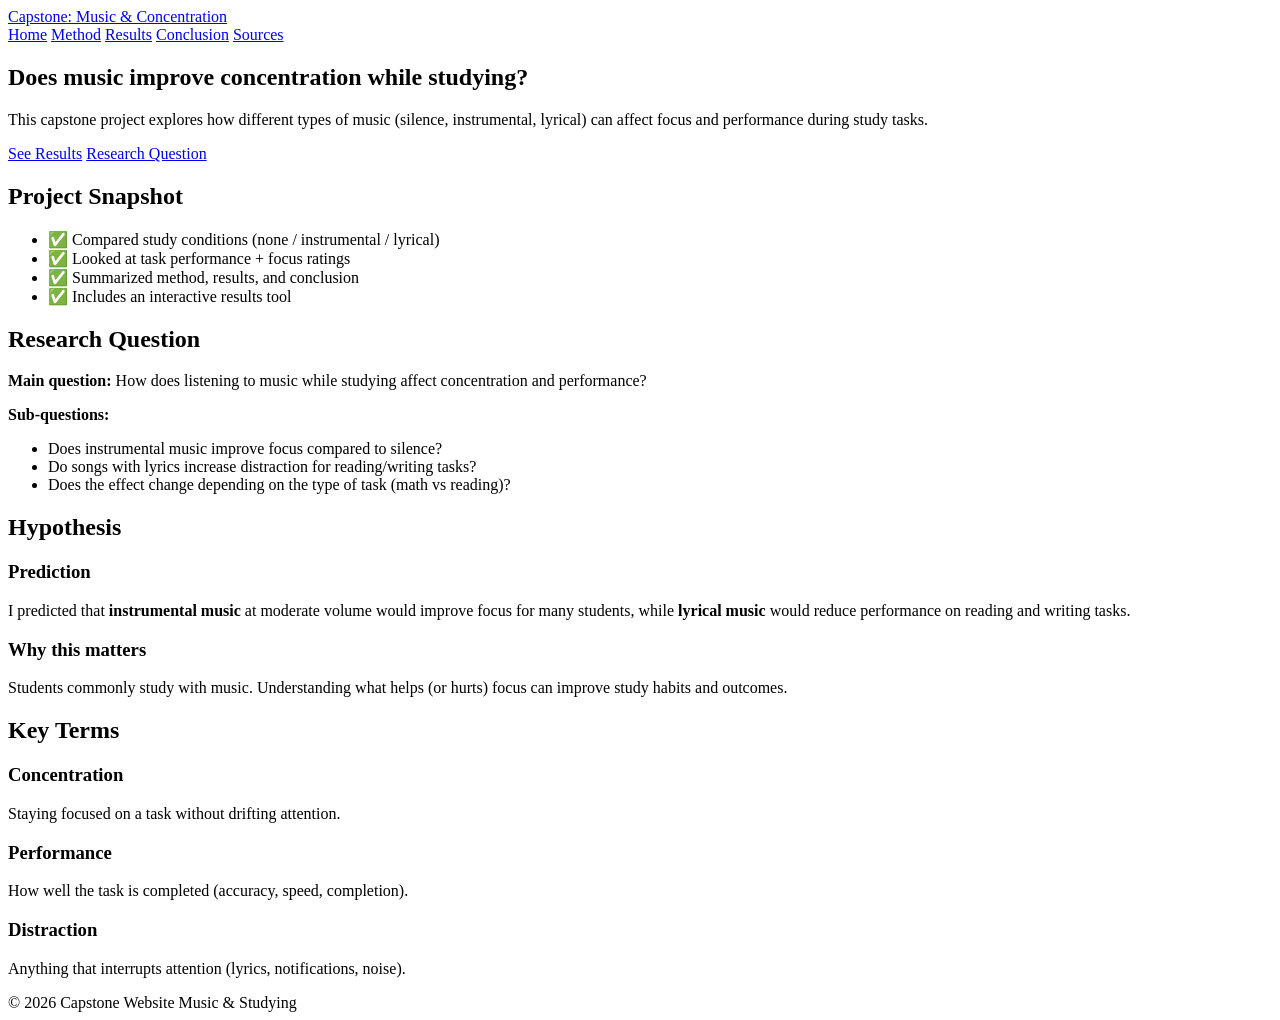
==== index.html @ 19342c7f "Add files via upload" ====
<!DOCTYPE html>
<html lang="en">
  <head>
    <meta charset="utf-8" />
    <meta name="viewport" content="width=device-width, initial-scale=1" />
    <title>Music & Studying — Capstone</title>
    <link rel="stylesheet" href="styles.css" />
  </head>
  <body>
    <header class="header">
      <div class="container nav">
        <a class="brand" href="index.html">Capstone: Music & Concentration</a>
        <nav>
          <a class="active" href="index.html">Home</a>
          <a href="method.html">Method</a>
          <a href="results.html">Results</a>
          <a href="conclusion.html">Conclusion</a>
          <a href="sources.html">Sources</a>
        </nav>
      </div>
    </header>

    <main>
      <section class="hero">
        <div class="container hero-grid">
          <div>
            <h1>Does music improve concentration while studying?</h1>
            <p class="lead">
              This capstone project explores how different types of music
              (silence, instrumental, lyrical) can affect focus and performance
              during study tasks.
            </p>
            <div class="btn-row">
              <a class="btn" href="results.html">See Results</a>
              <a class="btn btn-ghost" href="#question">Research Question</a>
            </div>
          </div>

          <div class="card">
            <h2>Project Snapshot</h2>
            <ul class="checklist">
              <li>
                ✅ Compared study conditions (none / instrumental / lyrical)
              </li>
              <li>✅ Looked at task performance + focus ratings</li>
              <li>✅ Summarized method, results, and conclusion</li>
              <li>✅ Includes an interactive results tool</li>
            </ul>
          </div>
        </div>
      </section>

      <section id="question" class="section">
        <div class="container">
          <h2>Research Question</h2>
          <div class="card">
            <p>
              <strong>Main question:</strong> How does listening to music while
              studying affect concentration and performance?
            </p>
            <p><strong>Sub-questions:</strong></p>
            <ul>
              <li>
                Does instrumental music improve focus compared to silence?
              </li>
              <li>
                Do songs with lyrics increase distraction for reading/writing
                tasks?
              </li>
              <li>
                Does the effect change depending on the type of task (math vs
                reading)?
              </li>
            </ul>
          </div>
        </div>
      </section>

      <section class="section alt">
        <div class="container">
          <h2>Hypothesis</h2>
          <div class="grid2">
            <div class="card">
              <h3>Prediction</h3>
              <p>
                I predicted that <strong>instrumental music</strong> at moderate
                volume would improve focus for many students, while
                <strong>lyrical music</strong> would reduce performance on
                reading and writing tasks.
              </p>
            </div>
            <div class="card">
              <h3>Why this matters</h3>
              <p>
                Students commonly study with music. Understanding what helps (or
                hurts) focus can improve study habits and outcomes.
              </p>
            </div>
          </div>
        </div>
      </section>

      <section class="section">
        <div class="container">
          <h2>Key Terms</h2>
          <div class="grid3">
            <div class="card">
              <h3>Concentration</h3>
              <p>Staying focused on a task without drifting attention.</p>
            </div>
            <div class="card">
              <h3>Performance</h3>
              <p>
                How well the task is completed (accuracy, speed, completion).
              </p>
            </div>
            <div class="card">
              <h3>Distraction</h3>
              <p>
                Anything that interrupts attention (lyrics, notifications,
                noise).
              </p>
            </div>
          </div>
        </div>
      </section>
    </main>

    <footer class="footer">
      <div class="container footer-row">
        <span>© <span id="year"></span> Capstone Website</span>
        <span class="muted">Music & Studying</span>
      </div>
    </footer>

    <script src="script.js"></script>
  </body>
</html>
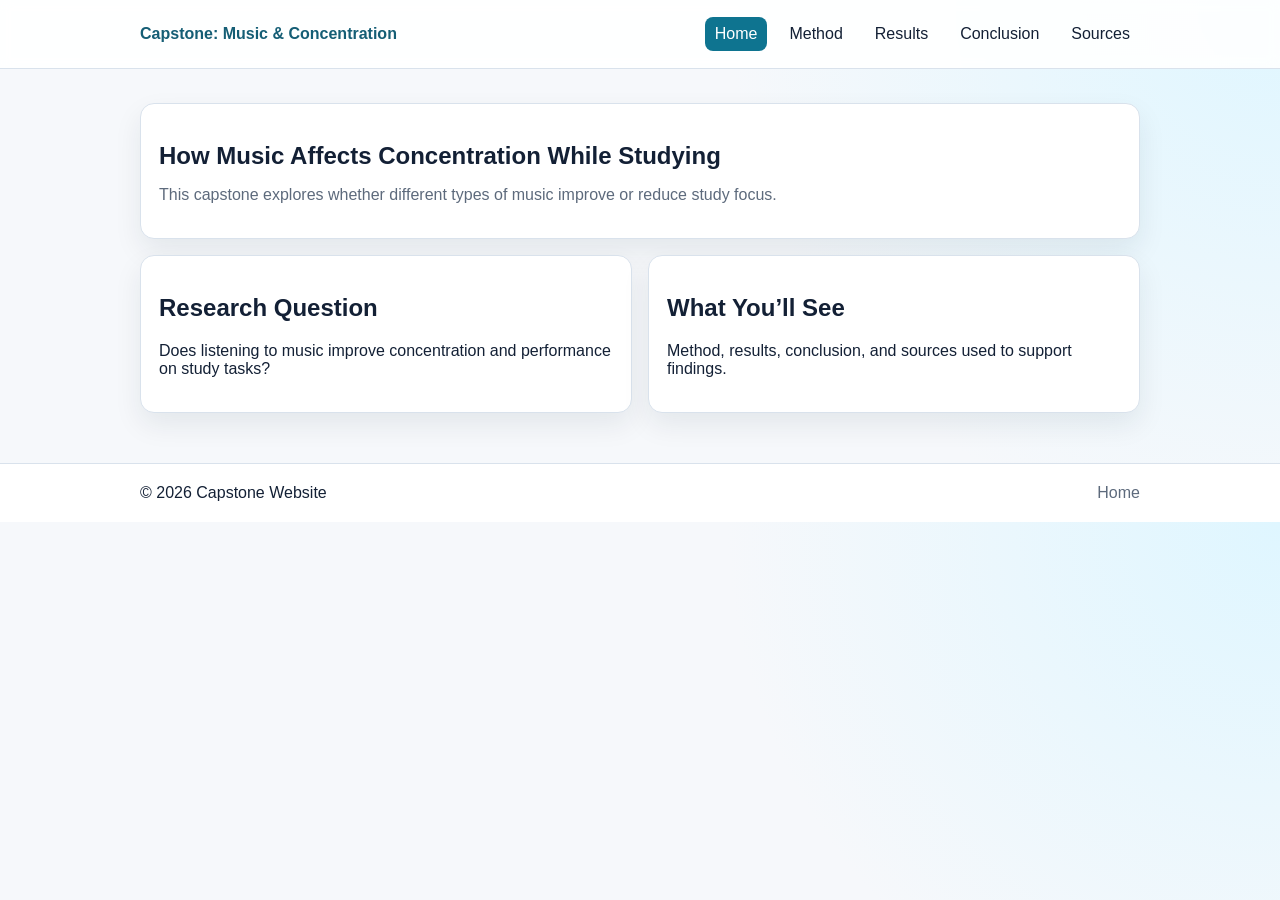
==== commit d40b20f3: "Refactor index.html for better structure and SEO Updated the HTML structure and added a meta descrip" ====
--- a/index.html
+++ b/index.html
@@ -3,15 +3,77 @@
   <head>
     <meta charset="utf-8" />
     <meta name="viewport" content="width=device-width, initial-scale=1" />
-    <title>Music & Studying — Capstone</title>
-    <link rel="stylesheet" href="styles.css" />
+    <meta
+      name="description"
+      content="Capstone project homepage on how music affects concentration while studying."
+    />
+    <title>Home | Music & Studying</title>
+    <style>
+      :root {
+        --bg: #f6f8fb;
+        --surface: #ffffff;
+        --text: #132035;
+        --muted: #5d6a7c;
+        --primary: #0e7490;
+        --primary-strong: #155e75;
+        --border: #d9e2ec;
+        --shadow: 0 12px 28px rgba(19, 32, 53, 0.08);
+      }
+      * { box-sizing: border-box; }
+      html, body {
+        margin: 0; padding: 0;
+        font-family: "Segoe UI", Tahoma, Geneva, Verdana, sans-serif;
+        color: var(--text);
+        background: radial-gradient(circle at top right, #dff6ff 0%, var(--bg) 40%);
+      }
+      .container { width: min(1000px, 92%); margin: 0 auto; }
+      .skip-link { position: absolute; left: -9999px; top: auto; }
+      .skip-link:focus {
+        left: 12px; top: 12px; background: #fff; color: #000;
+        padding: 8px 10px; border-radius: 8px; border: 2px solid #000; z-index: 1000;
+      }
+      .header {
+        position: sticky; top: 0; z-index: 10;
+        background: rgba(255, 255, 255, 0.9); backdrop-filter: blur(6px);
+        border-bottom: 1px solid var(--border);
+      }
+      .nav {
+        min-height: 68px; display: flex; align-items: center; justify-content: space-between;
+        gap: 16px; flex-wrap: wrap; padding: 10px 0;
+      }
+      .brand { font-weight: 700; color: var(--primary-strong); text-decoration: none; }
+      nav { display: flex; gap: 12px; flex-wrap: wrap; }
+      nav a {
+        text-decoration: none; color: var(--text); padding: 8px 10px; border-radius: 8px;
+      }
+      nav a:hover { background: #e9f7fb; }
+      nav a.active { background: var(--primary); color: #fff; }
+      .section { padding: 34px 0 30px; }
+      .muted { color: var(--muted); }
+      .grid2 { display: grid; grid-template-columns: 1fr 1fr; gap: 16px; }
+      .card {
+        background: var(--surface); border: 1px solid var(--border); border-radius: 14px;
+        padding: 18px; box-shadow: var(--shadow);
+      }
+      .hero h1 { margin-bottom: 8px; }
+      .footer { border-top: 1px solid var(--border); background: #fff; margin-top: 20px; }
+      .footer-row {
+        min-height: 58px; display: flex; align-items: center; justify-content: space-between; gap: 12px;
+      }
+      @media (max-width: 760px) {
+        .grid2 { grid-template-columns: 1fr; }
+        .footer-row { flex-direction: column; justify-content: center; padding: 10px 0; }
+      }
+    </style>
   </head>
   <body>
+    <a href="#main-content" class="skip-link">Skip to main content</a>
+
     <header class="header">
       <div class="container nav">
         <a class="brand" href="index.html">Capstone: Music & Concentration</a>
-        <nav>
-          <a class="active" href="index.html">Home</a>
+        <nav aria-label="Main navigation">
+          <a class="active" href="index.html" aria-current="page">Home</a>
           <a href="method.html">Method</a>
           <a href="results.html">Results</a>
           <a href="conclusion.html">Conclusion</a>
@@ -20,119 +82,42 @@
       </div>
     </header>
 
-    <main>
-      <section class="hero">
-        <div class="container hero-grid">
-          <div>
-            <h1>Does music improve concentration while studying?</h1>
-            <p class="lead">
-              This capstone project explores how different types of music
-              (silence, instrumental, lyrical) can affect focus and performance
-              during study tasks.
+    <main id="main-content" class="section">
+      <div class="container">
+        <section class="hero card">
+          <h1>How Music Affects Concentration While Studying</h1>
+          <p class="muted">
+            This capstone explores whether different types of music improve or reduce study focus.
+          </p>
+        </section>
+
+        <section class="grid2" style="margin-top: 16px" aria-label="Overview">
+          <article class="card">
+            <h2>Research Question</h2>
+            <p>
+              Does listening to music improve concentration and performance on study tasks?
             </p>
-            <div class="btn-row">
-              <a class="btn" href="results.html">See Results</a>
-              <a class="btn btn-ghost" href="#question">Research Question</a>
-            </div>
-          </div>
-
-          <div class="card">
-            <h2>Project Snapshot</h2>
-            <ul class="checklist">
-              <li>
-                ✅ Compared study conditions (none / instrumental / lyrical)
-              </li>
-              <li>✅ Looked at task performance + focus ratings</li>
-              <li>✅ Summarized method, results, and conclusion</li>
-              <li>✅ Includes an interactive results tool</li>
-            </ul>
-          </div>
-        </div>
-      </section>
-
-      <section id="question" class="section">
-        <div class="container">
-          <h2>Research Question</h2>
-          <div class="card">
+          </article>
+          <article class="card">
+            <h2>What You’ll See</h2>
             <p>
-              <strong>Main question:</strong> How does listening to music while
-              studying affect concentration and performance?
+              Method, results, conclusion, and sources used to support findings.
             </p>
-            <p><strong>Sub-questions:</strong></p>
-            <ul>
-              <li>
-                Does instrumental music improve focus compared to silence?
-              </li>
-              <li>
-                Do songs with lyrics increase distraction for reading/writing
-                tasks?
-              </li>
-              <li>
-                Does the effect change depending on the type of task (math vs
-                reading)?
-              </li>
-            </ul>
-          </div>
-        </div>
-      </section>
-
-      <section class="section alt">
-        <div class="container">
-          <h2>Hypothesis</h2>
-          <div class="grid2">
-            <div class="card">
-              <h3>Prediction</h3>
-              <p>
-                I predicted that <strong>instrumental music</strong> at moderate
-                volume would improve focus for many students, while
-                <strong>lyrical music</strong> would reduce performance on
-                reading and writing tasks.
-              </p>
-            </div>
-            <div class="card">
-              <h3>Why this matters</h3>
-              <p>
-                Students commonly study with music. Understanding what helps (or
-                hurts) focus can improve study habits and outcomes.
-              </p>
-            </div>
-          </div>
-        </div>
-      </section>
-
-      <section class="section">
-        <div class="container">
-          <h2>Key Terms</h2>
-          <div class="grid3">
-            <div class="card">
-              <h3>Concentration</h3>
-              <p>Staying focused on a task without drifting attention.</p>
-            </div>
-            <div class="card">
-              <h3>Performance</h3>
-              <p>
-                How well the task is completed (accuracy, speed, completion).
-              </p>
-            </div>
-            <div class="card">
-              <h3>Distraction</h3>
-              <p>
-                Anything that interrupts attention (lyrics, notifications,
-                noise).
-              </p>
-            </div>
-          </div>
-        </div>
-      </section>
+          </article>
+        </section>
+      </div>
     </main>
 
     <footer class="footer">
       <div class="container footer-row">
-        <span>© <span id="year"></span> Capstone Website</span>
-        <span class="muted">Music & Studying</span>
+        <span>&copy; <span id="year"></span> Capstone Website</span>
+        <span class="muted">Home</span>
       </div>
     </footer>
 
-    <script src="script.js"></script>
+    <script>
+      document.getElementById("year").textContent = new Date().getFullYear();
+    </script>
   </body>
 </html>
+
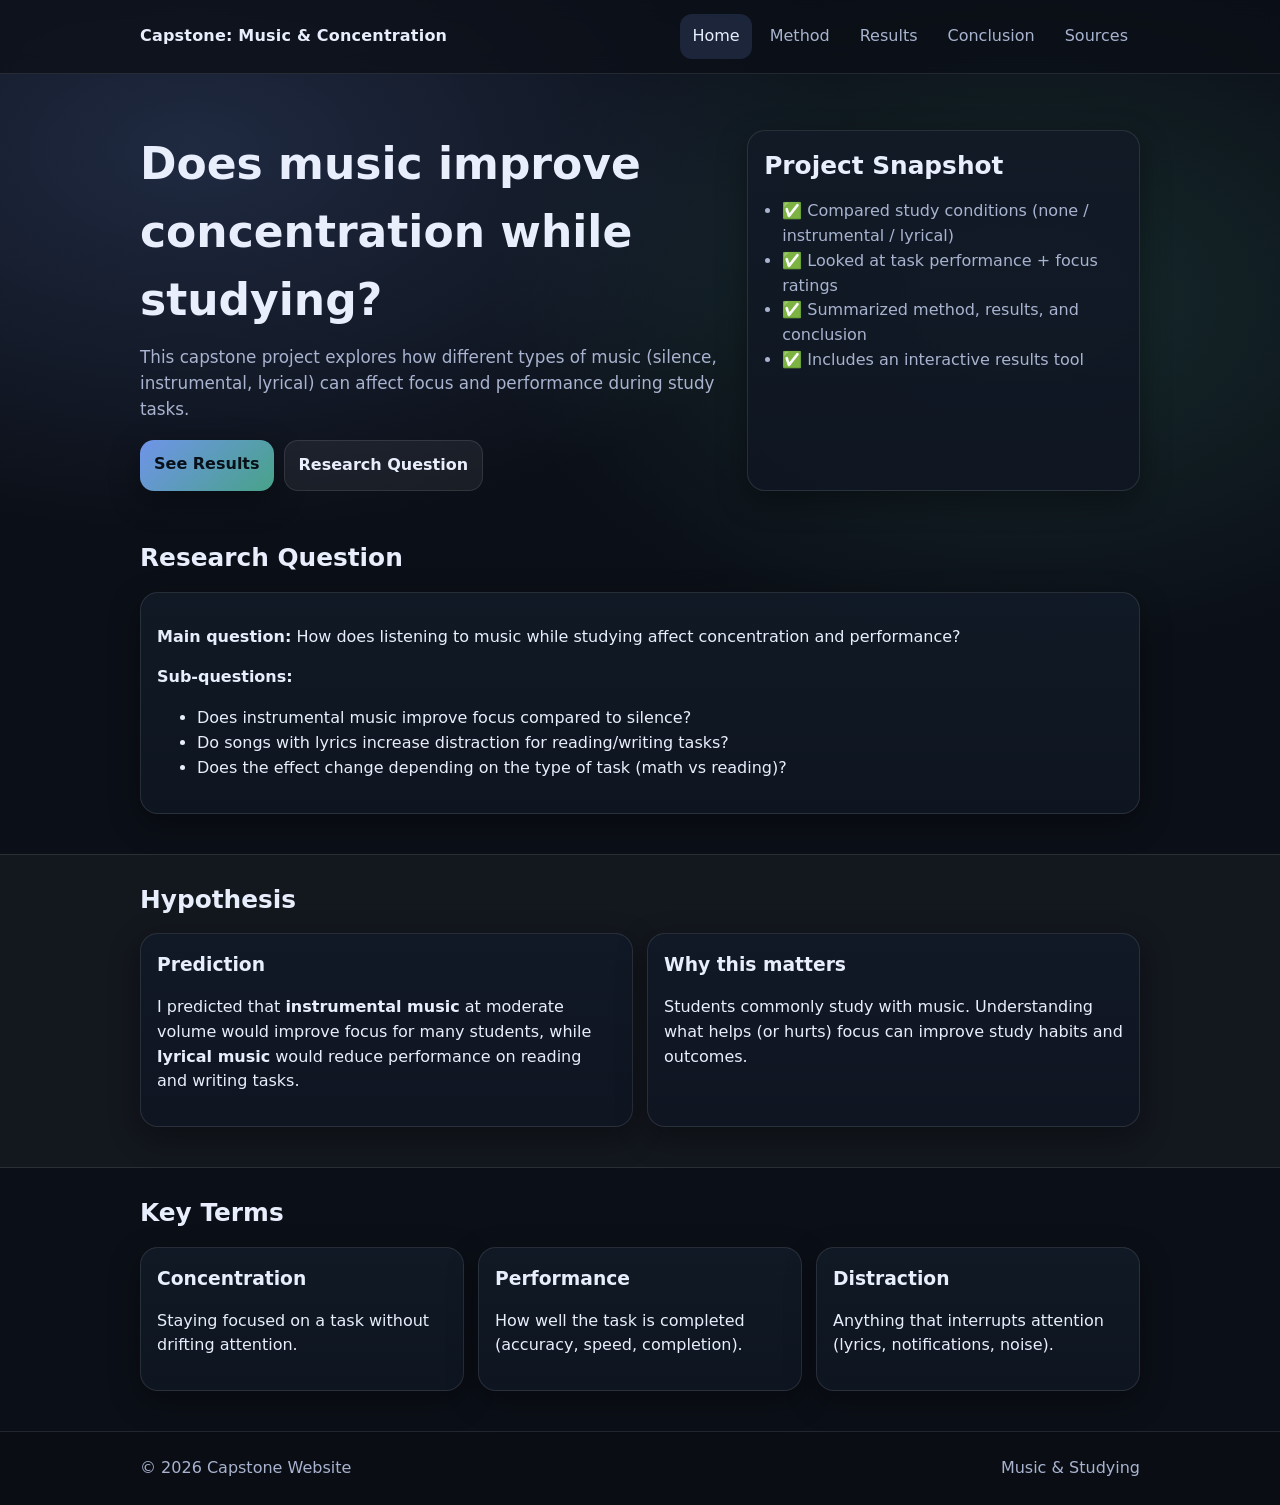
==== commit b38d428f: "Revise index.html for improved layout and content Updated the structure and content of the homepage," ====
--- a/index.html
+++ b/index.html
@@ -3,77 +3,15 @@
   <head>
     <meta charset="utf-8" />
     <meta name="viewport" content="width=device-width, initial-scale=1" />
-    <meta
-      name="description"
-      content="Capstone project homepage on how music affects concentration while studying."
-    />
-    <title>Home | Music & Studying</title>
-    <style>
-      :root {
-        --bg: #f6f8fb;
-        --surface: #ffffff;
-        --text: #132035;
-        --muted: #5d6a7c;
-        --primary: #0e7490;
-        --primary-strong: #155e75;
-        --border: #d9e2ec;
-        --shadow: 0 12px 28px rgba(19, 32, 53, 0.08);
-      }
-      * { box-sizing: border-box; }
-      html, body {
-        margin: 0; padding: 0;
-        font-family: "Segoe UI", Tahoma, Geneva, Verdana, sans-serif;
-        color: var(--text);
-        background: radial-gradient(circle at top right, #dff6ff 0%, var(--bg) 40%);
-      }
-      .container { width: min(1000px, 92%); margin: 0 auto; }
-      .skip-link { position: absolute; left: -9999px; top: auto; }
-      .skip-link:focus {
-        left: 12px; top: 12px; background: #fff; color: #000;
-        padding: 8px 10px; border-radius: 8px; border: 2px solid #000; z-index: 1000;
-      }
-      .header {
-        position: sticky; top: 0; z-index: 10;
-        background: rgba(255, 255, 255, 0.9); backdrop-filter: blur(6px);
-        border-bottom: 1px solid var(--border);
-      }
-      .nav {
-        min-height: 68px; display: flex; align-items: center; justify-content: space-between;
-        gap: 16px; flex-wrap: wrap; padding: 10px 0;
-      }
-      .brand { font-weight: 700; color: var(--primary-strong); text-decoration: none; }
-      nav { display: flex; gap: 12px; flex-wrap: wrap; }
-      nav a {
-        text-decoration: none; color: var(--text); padding: 8px 10px; border-radius: 8px;
-      }
-      nav a:hover { background: #e9f7fb; }
-      nav a.active { background: var(--primary); color: #fff; }
-      .section { padding: 34px 0 30px; }
-      .muted { color: var(--muted); }
-      .grid2 { display: grid; grid-template-columns: 1fr 1fr; gap: 16px; }
-      .card {
-        background: var(--surface); border: 1px solid var(--border); border-radius: 14px;
-        padding: 18px; box-shadow: var(--shadow);
-      }
-      .hero h1 { margin-bottom: 8px; }
-      .footer { border-top: 1px solid var(--border); background: #fff; margin-top: 20px; }
-      .footer-row {
-        min-height: 58px; display: flex; align-items: center; justify-content: space-between; gap: 12px;
-      }
-      @media (max-width: 760px) {
-        .grid2 { grid-template-columns: 1fr; }
-        .footer-row { flex-direction: column; justify-content: center; padding: 10px 0; }
-      }
-    </style>
+    <title>Music & Studying — Capstone</title>
+    <link rel="stylesheet" href="styles.css" />
   </head>
   <body>
-    <a href="#main-content" class="skip-link">Skip to main content</a>
-
     <header class="header">
       <div class="container nav">
         <a class="brand" href="index.html">Capstone: Music & Concentration</a>
-        <nav aria-label="Main navigation">
-          <a class="active" href="index.html" aria-current="page">Home</a>
+        <nav>
+          <a class="active" href="index.html">Home</a>
           <a href="method.html">Method</a>
           <a href="results.html">Results</a>
           <a href="conclusion.html">Conclusion</a>
@@ -82,42 +20,119 @@
       </div>
     </header>
 
-    <main id="main-content" class="section">
-      <div class="container">
-        <section class="hero card">
-          <h1>How Music Affects Concentration While Studying</h1>
-          <p class="muted">
-            This capstone explores whether different types of music improve or reduce study focus.
-          </p>
-        </section>
+    <main>
+      <section class="hero">
+        <div class="container hero-grid">
+          <div>
+            <h1>Does music improve concentration while studying?</h1>
+            <p class="lead">
+              This capstone project explores how different types of music
+              (silence, instrumental, lyrical) can affect focus and performance
+              during study tasks.
+            </p>
+            <div class="btn-row">
+              <a class="btn" href="results.html">See Results</a>
+              <a class="btn btn-ghost" href="#question">Research Question</a>
+            </div>
+          </div>
 
-        <section class="grid2" style="margin-top: 16px" aria-label="Overview">
-          <article class="card">
-            <h2>Research Question</h2>
+          <div class="card">
+            <h2>Project Snapshot</h2>
+            <ul class="checklist">
+              <li>
+                ✅ Compared study conditions (none / instrumental / lyrical)
+              </li>
+              <li>✅ Looked at task performance + focus ratings</li>
+              <li>✅ Summarized method, results, and conclusion</li>
+              <li>✅ Includes an interactive results tool</li>
+            </ul>
+          </div>
+        </div>
+      </section>
+
+      <section id="question" class="section">
+        <div class="container">
+          <h2>Research Question</h2>
+          <div class="card">
             <p>
-              Does listening to music improve concentration and performance on study tasks?
+              <strong>Main question:</strong> How does listening to music while
+              studying affect concentration and performance?
             </p>
-          </article>
-          <article class="card">
-            <h2>What You’ll See</h2>
-            <p>
-              Method, results, conclusion, and sources used to support findings.
-            </p>
-          </article>
-        </section>
-      </div>
+            <p><strong>Sub-questions:</strong></p>
+            <ul>
+              <li>
+                Does instrumental music improve focus compared to silence?
+              </li>
+              <li>
+                Do songs with lyrics increase distraction for reading/writing
+                tasks?
+              </li>
+              <li>
+                Does the effect change depending on the type of task (math vs
+                reading)?
+              </li>
+            </ul>
+          </div>
+        </div>
+      </section>
+
+      <section class="section alt">
+        <div class="container">
+          <h2>Hypothesis</h2>
+          <div class="grid2">
+            <div class="card">
+              <h3>Prediction</h3>
+              <p>
+                I predicted that <strong>instrumental music</strong> at moderate
+                volume would improve focus for many students, while
+                <strong>lyrical music</strong> would reduce performance on
+                reading and writing tasks.
+              </p>
+            </div>
+            <div class="card">
+              <h3>Why this matters</h3>
+              <p>
+                Students commonly study with music. Understanding what helps (or
+                hurts) focus can improve study habits and outcomes.
+              </p>
+            </div>
+          </div>
+        </div>
+      </section>
+
+      <section class="section">
+        <div class="container">
+          <h2>Key Terms</h2>
+          <div class="grid3">
+            <div class="card">
+              <h3>Concentration</h3>
+              <p>Staying focused on a task without drifting attention.</p>
+            </div>
+            <div class="card">
+              <h3>Performance</h3>
+              <p>
+                How well the task is completed (accuracy, speed, completion).
+              </p>
+            </div>
+            <div class="card">
+              <h3>Distraction</h3>
+              <p>
+                Anything that interrupts attention (lyrics, notifications,
+                noise).
+              </p>
+            </div>
+          </div>
+        </div>
+      </section>
     </main>
 
     <footer class="footer">
       <div class="container footer-row">
-        <span>&copy; <span id="year"></span> Capstone Website</span>
-        <span class="muted">Home</span>
+        <span>© <span id="year"></span> Capstone Website</span>
+        <span class="muted">Music & Studying</span>
       </div>
     </footer>
 
-    <script>
-      document.getElementById("year").textContent = new Date().getFullYear();
-    </script>
+    <script src="script.js"></script>
   </body>
 </html>
-
--- a/styles.css
+++ b/styles.css
@@ -0,0 +1,138 @@
+:root{
+  --bg:#0b0f17;
+  --panel:#121a27;
+  --panel2:#0f1622;
+  --text:#e8eefc;
+  --muted:#a8b3cf;
+  --line: rgba(255,255,255,.10);
+  --shadow: 0 10px 30px rgba(0,0,0,.35);
+  --radius: 18px;
+  --max: 1040px;
+  --pad: 20px;
+}
+
+*{box-sizing:border-box}
+html,body{margin:0;padding:0}
+body{
+  font-family: system-ui, -apple-system, Segoe UI, Roboto, Arial, sans-serif;
+  background:
+    radial-gradient(1200px 700px at 15% 10%, rgba(122,162,255,.18), transparent 55%),
+    radial-gradient(900px 600px at 80% 20%, rgba(102,240,194,.12), transparent 60%),
+    var(--bg);
+  color: var(--text);
+  line-height:1.55;
+}
+
+a{color:inherit;text-decoration:none}
+.container{max-width:var(--max); margin:0 auto; padding: 0 var(--pad);}
+
+.header{
+  position:sticky; top:0; z-index:10;
+  background: rgba(11,15,23,.75);
+  backdrop-filter: blur(10px);
+  border-bottom:1px solid var(--line);
+}
+.nav{
+  display:flex; align-items:center; justify-content:space-between;
+  padding: 14px var(--pad);
+  gap: 14px;
+}
+.brand{font-weight:800; letter-spacing:.2px}
+nav{display:flex; gap:6px; flex-wrap:wrap}
+nav a{
+  padding:10px 12px;
+  border-radius: 12px;
+  color: var(--muted);
+}
+nav a:hover{background: rgba(255,255,255,.06); color:var(--text)}
+nav a.active{background: rgba(122,162,255,.15); color:var(--text)}
+
+.hero{padding: 56px 0 22px}
+.hero-grid{
+  display:grid; gap:18px;
+  grid-template-columns: 1.2fr .8fr;
+  align-items:stretch;
+}
+h1{font-size: clamp(30px, 4vw, 44px); margin:0 0 10px}
+.lead{color: var(--muted); font-size: 1.05rem; margin:0 0 18px}
+.btn-row{display:flex; gap:10px; flex-wrap:wrap}
+
+.btn{
+  display:inline-block;
+  padding: 12px 14px;
+  border-radius: 14px;
+  background: linear-gradient(135deg, rgba(122,162,255,.9), rgba(102,240,194,.65));
+  color:#08101a;
+  font-weight:800;
+  box-shadow: var(--shadow);
+}
+.btn:hover{transform: translateY(-1px)}
+.btn-ghost{
+  background: rgba(255,255,255,.06);
+  color: var(--text);
+  border:1px solid var(--line);
+  box-shadow:none;
+}
+
+.section{padding: 26px 0 40px}
+.section.alt{
+  background: rgba(255,255,255,.03);
+  border-top:1px solid var(--line);
+  border-bottom:1px solid var(--line);
+}
+h2{margin:0 0 14px; font-size: 1.55rem}
+h3{margin:0 0 8px}
+
+.card{
+  background: linear-gradient(180deg, rgba(18,26,39,.92), rgba(15,22,34,.92));
+  border:1px solid var(--line);
+  border-radius: var(--radius);
+  padding: 16px;
+  box-shadow: var(--shadow);
+}
+.muted{color: var(--muted)}
+.checklist{margin:10px 0 0; padding-left: 18px; color: var(--muted)}
+
+.grid2{display:grid; gap:14px; grid-template-columns: repeat(2, 1fr);}
+.grid3{display:grid; gap:14px; grid-template-columns: repeat(3, 1fr);}
+
+.footer{
+  padding: 24px 0;
+  border-top:1px solid var(--line);
+  background: rgba(0,0,0,.12);
+}
+.footer-row{
+  display:flex; justify-content:space-between; gap:12px; flex-wrap:wrap;
+  color: var(--muted);
+}
+
+/* Results Tool */
+.tool{display:grid; gap:14px; grid-template-columns: 1fr 1fr; align-items:start;}
+label{display:block; margin:10px 0 6px; color: var(--muted)}
+input[type="range"]{width:100%}
+select{
+  width:100%;
+  padding: 10px 12px;
+  border-radius: 14px;
+  border:1px solid var(--line);
+  background: rgba(255,255,255,.06);
+  color: var(--text);
+}
+.badge{
+  display:inline-block;
+  padding: 6px 10px;
+  border-radius: 999px;
+  border:1px solid var(--line);
+  background: rgba(255,255,255,.05);
+  color: var(--text);
+  font-weight:700;
+  margin-right:6px;
+}
+.small-note{font-size:.95rem; color: var(--muted)}
+
+@media (max-width: 900px){
+  .hero-grid{grid-template-columns: 1fr}
+  .grid3{grid-template-columns: 1fr}
+  .grid2{grid-template-columns: 1fr}
+  .tool{grid-template-columns: 1fr}
+}
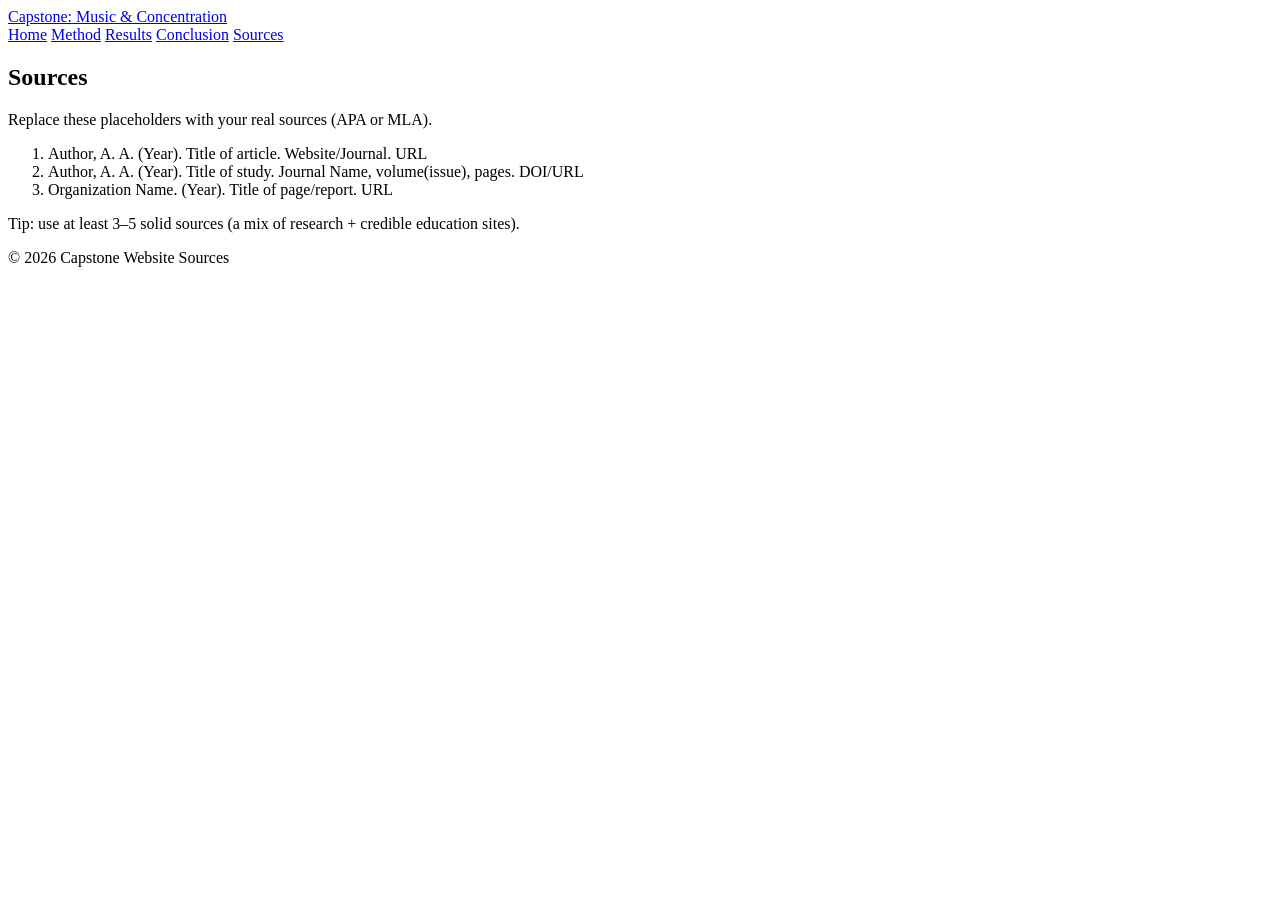
==== commit 0bc9802f: "Update index.html for Sources page" ====
--- a/index.html
+++ b/index.html
@@ -3,7 +3,7 @@
   <head>
     <meta charset="utf-8" />
     <meta name="viewport" content="width=device-width, initial-scale=1" />
-    <title>Music & Studying — Capstone</title>
+    <title>Sources — Music & Studying</title>
     <link rel="stylesheet" href="styles.css" />
   </head>
   <body>
@@ -11,125 +11,47 @@
       <div class="container nav">
         <a class="brand" href="index.html">Capstone: Music & Concentration</a>
         <nav>
-          <a class="active" href="index.html">Home</a>
+          <a href="index.html">Home</a>
           <a href="method.html">Method</a>
           <a href="results.html">Results</a>
           <a href="conclusion.html">Conclusion</a>
-          <a href="sources.html">Sources</a>
+          <a class="active" href="sources.html">Sources</a>
         </nav>
       </div>
     </header>
 
-    <main>
-      <section class="hero">
-        <div class="container hero-grid">
-          <div>
-            <h1>Does music improve concentration while studying?</h1>
-            <p class="lead">
-              This capstone project explores how different types of music
-              (silence, instrumental, lyrical) can affect focus and performance
-              during study tasks.
-            </p>
-            <div class="btn-row">
-              <a class="btn" href="results.html">See Results</a>
-              <a class="btn btn-ghost" href="#question">Research Question</a>
-            </div>
-          </div>
+    <main class="section">
+      <div class="container">
+        <h2>Sources</h2>
 
-          <div class="card">
-            <h2>Project Snapshot</h2>
-            <ul class="checklist">
-              <li>
-                ✅ Compared study conditions (none / instrumental / lyrical)
-              </li>
-              <li>✅ Looked at task performance + focus ratings</li>
-              <li>✅ Summarized method, results, and conclusion</li>
-              <li>✅ Includes an interactive results tool</li>
-            </ul>
-          </div>
+        <div class="card">
+          <p class="muted">
+            Replace these placeholders with your real sources (APA or MLA).
+          </p>
+
+          <ol>
+            <li>
+              Author, A. A. (Year). Title of article. Website/Journal. URL
+            </li>
+            <li>
+              Author, A. A. (Year). Title of study. Journal Name, volume(issue),
+              pages. DOI/URL
+            </li>
+            <li>Organization Name. (Year). Title of page/report. URL</li>
+          </ol>
+
+          <p class="muted">
+            Tip: use at least 3–5 solid sources (a mix of research + credible
+            education sites).
+          </p>
         </div>
-      </section>
-
-      <section id="question" class="section">
-        <div class="container">
-          <h2>Research Question</h2>
-          <div class="card">
-            <p>
-              <strong>Main question:</strong> How does listening to music while
-              studying affect concentration and performance?
-            </p>
-            <p><strong>Sub-questions:</strong></p>
-            <ul>
-              <li>
-                Does instrumental music improve focus compared to silence?
-              </li>
-              <li>
-                Do songs with lyrics increase distraction for reading/writing
-                tasks?
-              </li>
-              <li>
-                Does the effect change depending on the type of task (math vs
-                reading)?
-              </li>
-            </ul>
-          </div>
-        </div>
-      </section>
-
-      <section class="section alt">
-        <div class="container">
-          <h2>Hypothesis</h2>
-          <div class="grid2">
-            <div class="card">
-              <h3>Prediction</h3>
-              <p>
-                I predicted that <strong>instrumental music</strong> at moderate
-                volume would improve focus for many students, while
-                <strong>lyrical music</strong> would reduce performance on
-                reading and writing tasks.
-              </p>
-            </div>
-            <div class="card">
-              <h3>Why this matters</h3>
-              <p>
-                Students commonly study with music. Understanding what helps (or
-                hurts) focus can improve study habits and outcomes.
-              </p>
-            </div>
-          </div>
-        </div>
-      </section>
-
-      <section class="section">
-        <div class="container">
-          <h2>Key Terms</h2>
-          <div class="grid3">
-            <div class="card">
-              <h3>Concentration</h3>
-              <p>Staying focused on a task without drifting attention.</p>
-            </div>
-            <div class="card">
-              <h3>Performance</h3>
-              <p>
-                How well the task is completed (accuracy, speed, completion).
-              </p>
-            </div>
-            <div class="card">
-              <h3>Distraction</h3>
-              <p>
-                Anything that interrupts attention (lyrics, notifications,
-                noise).
-              </p>
-            </div>
-          </div>
-        </div>
-      </section>
+      </div>
     </main>
 
     <footer class="footer">
       <div class="container footer-row">
         <span>© <span id="year"></span> Capstone Website</span>
-        <span class="muted">Music & Studying</span>
+        <span class="muted">Sources</span>
       </div>
     </footer>
 
--- a/styles.css
+++ b/styles.css
@@ -1,138 +1,60 @@
-:root{
-  --bg:#0b0f17;
-  --panel:#121a27;
-  --panel2:#0f1622;
-  --text:#e8eefc;
-  --muted:#a8b3cf;
-  --line: rgba(255,255,255,.10);
-  --shadow: 0 10px 30px rgba(0,0,0,.35);
-  --radius: 18px;
-  --max: 1040px;
-  --pad: 20px;
-}
+<!DOCTYPE html>
+<html lang="en">
+  <head>
+    <meta charset="utf-8" />
+    <meta name="viewport" content="width=device-width, initial-scale=1" />
+    <title>Sources — Music & Studying</title>
+    <link rel="stylesheet" href="styles.css" />
+  </head>
+  <body>
+    <header class="header">
+      <div class="container nav">
+        <a class="brand" href="index.html">Capstone: Music & Concentration</a>
+        <nav>
+          <a href="index.html">Home</a>
+          <a href="method.html">Method</a>
+          <a href="results.html">Results</a>
+          <a href="conclusion.html">Conclusion</a>
+          <a class="active" href="sources.html">Sources</a>
+        </nav>
+      </div>
+    </header>
 
-*{box-sizing:border-box}
-html,body{margin:0;padding:0}
-body{
-  font-family: system-ui, -apple-system, Segoe UI, Roboto, Arial, sans-serif;
-  background:
-    radial-gradient(1200px 700px at 15% 10%, rgba(122,162,255,.18), transparent 55%),
-    radial-gradient(900px 600px at 80% 20%, rgba(102,240,194,.12), transparent 60%),
-    var(--bg);
-  color: var(--text);
-  line-height:1.55;
-}
+    <main class="section">
+      <div class="container">
+        <h2>Sources</h2>
 
-a{color:inherit;text-decoration:none}
-.container{max-width:var(--max); margin:0 auto; padding: 0 var(--pad);}
+        <div class="card">
+          <p class="muted">
+            Replace these placeholders with your real sources (APA or MLA).
+          </p>
 
-.header{
-  position:sticky; top:0; z-index:10;
-  background: rgba(11,15,23,.75);
-  backdrop-filter: blur(10px);
-  border-bottom:1px solid var(--line);
-}
-.nav{
-  display:flex; align-items:center; justify-content:space-between;
-  padding: 14px var(--pad);
-  gap: 14px;
-}
-.brand{font-weight:800; letter-spacing:.2px}
-nav{display:flex; gap:6px; flex-wrap:wrap}
-nav a{
-  padding:10px 12px;
-  border-radius: 12px;
-  color: var(--muted);
-}
-nav a:hover{background: rgba(255,255,255,.06); color:var(--text)}
-nav a.active{background: rgba(122,162,255,.15); color:var(--text)}
+          <ol>
+            <li>
+              Author, A. A. (Year). Title of article. Website/Journal. URL
+            </li>
+            <li>
+              Author, A. A. (Year). Title of study. Journal Name, volume(issue),
+              pages. DOI/URL
+            </li>
+            <li>Organization Name. (Year). Title of page/report. URL</li>
+          </ol>
 
-.hero{padding: 56px 0 22px}
-.hero-grid{
-  display:grid; gap:18px;
-  grid-template-columns: 1.2fr .8fr;
-  align-items:stretch;
-}
-h1{font-size: clamp(30px, 4vw, 44px); margin:0 0 10px}
-.lead{color: var(--muted); font-size: 1.05rem; margin:0 0 18px}
-.btn-row{display:flex; gap:10px; flex-wrap:wrap}
+          <p class="muted">
+            Tip: use at least 3–5 solid sources (a mix of research + credible
+            education sites).
+          </p>
+        </div>
+      </div>
+    </main>
 
-.btn{
-  display:inline-block;
-  padding: 12px 14px;
-  border-radius: 14px;
-  background: linear-gradient(135deg, rgba(122,162,255,.9), rgba(102,240,194,.65));
-  color:#08101a;
-  font-weight:800;
-  box-shadow: var(--shadow);
-}
-.btn:hover{transform: translateY(-1px)}
-.btn-ghost{
-  background: rgba(255,255,255,.06);
-  color: var(--text);
-  border:1px solid var(--line);
-  box-shadow:none;
-}
+    <footer class="footer">
+      <div class="container footer-row">
+        <span>© <span id="year"></span> Capstone Website</span>
+        <span class="muted">Sources</span>
+      </div>
+    </footer>
 
-.section{padding: 26px 0 40px}
-.section.alt{
-  background: rgba(255,255,255,.03);
-  border-top:1px solid var(--line);
-  border-bottom:1px solid var(--line);
-}
-h2{margin:0 0 14px; font-size: 1.55rem}
-h3{margin:0 0 8px}
-
-.card{
-  background: linear-gradient(180deg, rgba(18,26,39,.92), rgba(15,22,34,.92));
-  border:1px solid var(--line);
-  border-radius: var(--radius);
-  padding: 16px;
-  box-shadow: var(--shadow);
-}
-.muted{color: var(--muted)}
-.checklist{margin:10px 0 0; padding-left: 18px; color: var(--muted)}
-
-.grid2{display:grid; gap:14px; grid-template-columns: repeat(2, 1fr);}
-.grid3{display:grid; gap:14px; grid-template-columns: repeat(3, 1fr);}
-
-.footer{
-  padding: 24px 0;
-  border-top:1px solid var(--line);
-  background: rgba(0,0,0,.12);
-}
-.footer-row{
-  display:flex; justify-content:space-between; gap:12px; flex-wrap:wrap;
-  color: var(--muted);
-}
-
-/* Results Tool */
-.tool{display:grid; gap:14px; grid-template-columns: 1fr 1fr; align-items:start;}
-label{display:block; margin:10px 0 6px; color: var(--muted)}
-input[type="range"]{width:100%}
-select{
-  width:100%;
-  padding: 10px 12px;
-  border-radius: 14px;
-  border:1px solid var(--line);
-  background: rgba(255,255,255,.06);
-  color: var(--text);
-}
-.badge{
-  display:inline-block;
-  padding: 6px 10px;
-  border-radius: 999px;
-  border:1px solid var(--line);
-  background: rgba(255,255,255,.05);
-  color: var(--text);
-  font-weight:700;
-  margin-right:6px;
-}
-.small-note{font-size:.95rem; color: var(--muted)}
-
-@media (max-width: 900px){
-  .hero-grid{grid-template-columns: 1fr}
-  .grid3{grid-template-columns: 1fr}
-  .grid2{grid-template-columns: 1fr}
-  .tool{grid-template-columns: 1fr}
-}
+    <script src="script.js"></script>
+  </body>
+</html>
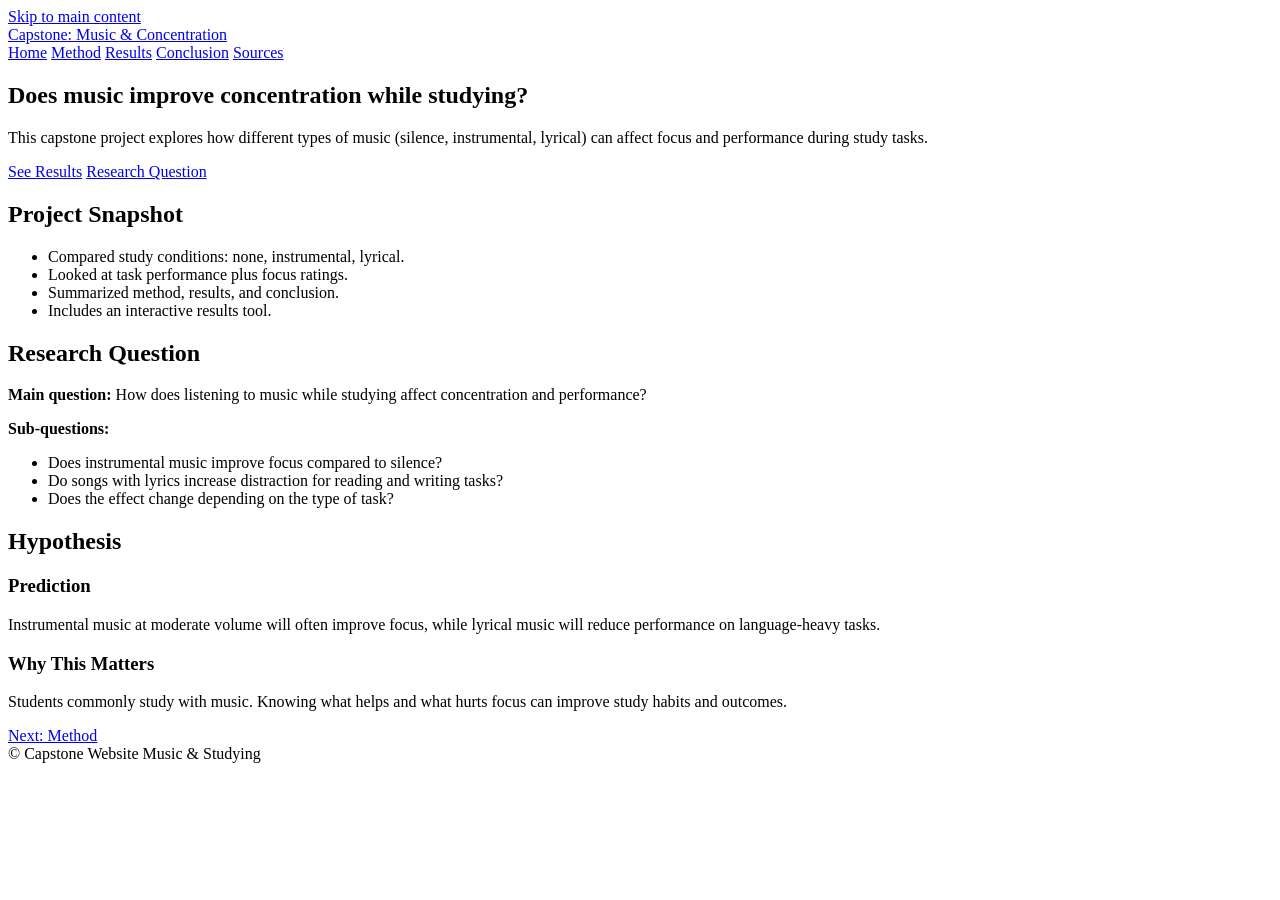
==== commit 767f7216: "Revise index.html for improved structure and content Updated the structure and content of the index." ====
--- a/index.html
+++ b/index.html
@@ -3,58 +3,106 @@
   <head>
     <meta charset="utf-8" />
     <meta name="viewport" content="width=device-width, initial-scale=1" />
-    <title>Sources — Music & Studying</title>
+    <title>Music & Studying - Capstone</title>
     <link rel="stylesheet" href="styles.css" />
   </head>
   <body>
+    <a class="skip-link" href="#main-content">Skip to main content</a>
+
     <header class="header">
       <div class="container nav">
-        <a class="brand" href="index.html">Capstone: Music & Concentration</a>
-        <nav>
-          <a href="index.html">Home</a>
-          <a href="method.html">Method</a>
-          <a href="results.html">Results</a>
-          <a href="conclusion.html">Conclusion</a>
-          <a class="active" href="sources.html">Sources</a>
+        <a class="brand" href="./index.html">Capstone: Music & Concentration</a>
+        <nav aria-label="Main navigation">
+          <a class="active" href="./index.html" aria-current="page">Home</a>
+          <a href="./method.html">Method</a>
+          <a href="./results.html">Results</a>
+          <a href="./conclusion.html">Conclusion</a>
+          <a href="./sources.html">Sources</a>
         </nav>
       </div>
     </header>
 
-    <main class="section">
-      <div class="container">
-        <h2>Sources</h2>
+    <main id="main-content">
+      <section class="hero">
+        <div class="container hero-grid">
+          <div>
+            <h1>Does music improve concentration while studying?</h1>
+            <p class="lead">
+              This capstone project explores how different types of music
+              (silence, instrumental, lyrical) can affect focus and performance
+              during study tasks.
+            </p>
+            <div class="btn-row">
+              <a class="btn" href="./results.html">See Results</a>
+              <a class="btn btn-ghost" href="#question">Research Question</a>
+            </div>
+          </div>
 
-        <div class="card">
-          <p class="muted">
-            Replace these placeholders with your real sources (APA or MLA).
-          </p>
+          <div class="card">
+            <h2>Project Snapshot</h2>
+            <ul class="checklist">
+              <li>Compared study conditions: none, instrumental, lyrical.</li>
+              <li>Looked at task performance plus focus ratings.</li>
+              <li>Summarized method, results, and conclusion.</li>
+              <li>Includes an interactive results tool.</li>
+            </ul>
+          </div>
+        </div>
+      </section>
 
-          <ol>
-            <li>
-              Author, A. A. (Year). Title of article. Website/Journal. URL
-            </li>
-            <li>
-              Author, A. A. (Year). Title of study. Journal Name, volume(issue),
-              pages. DOI/URL
-            </li>
-            <li>Organization Name. (Year). Title of page/report. URL</li>
-          </ol>
+      <section id="question" class="section">
+        <div class="container">
+          <h2>Research Question</h2>
+          <div class="card">
+            <p>
+              <strong>Main question:</strong> How does listening to music while
+              studying affect concentration and performance?
+            </p>
+            <p><strong>Sub-questions:</strong></p>
+            <ul>
+              <li>Does instrumental music improve focus compared to silence?</li>
+              <li>Do songs with lyrics increase distraction for reading and writing tasks?</li>
+              <li>Does the effect change depending on the type of task?</li>
+            </ul>
+          </div>
+        </div>
+      </section>
 
-          <p class="muted">
-            Tip: use at least 3–5 solid sources (a mix of research + credible
-            education sites).
-          </p>
+      <section class="section alt">
+        <div class="container">
+          <h2>Hypothesis</h2>
+          <div class="grid2">
+            <div class="card">
+              <h3>Prediction</h3>
+              <p>
+                Instrumental music at moderate volume will often improve focus,
+                while lyrical music will reduce performance on language-heavy tasks.
+              </p>
+            </div>
+            <div class="card">
+              <h3>Why This Matters</h3>
+              <p>
+                Students commonly study with music. Knowing what helps and what hurts
+                focus can improve study habits and outcomes.
+              </p>
+            </div>
+          </div>
+
+          <div class="page-nav" aria-label="Page navigation">
+            <a href="./method.html">Next: Method</a>
+          </div>
         </div>
-      </div>
+      </section>
     </main>
 
     <footer class="footer">
       <div class="container footer-row">
-        <span>© <span id="year"></span> Capstone Website</span>
-        <span class="muted">Sources</span>
+        <span>&copy; <span id="year"></span> Capstone Website</span>
+        <span class="muted">Music & Studying</span>
       </div>
     </footer>
 
     <script src="script.js"></script>
   </body>
 </html>
+
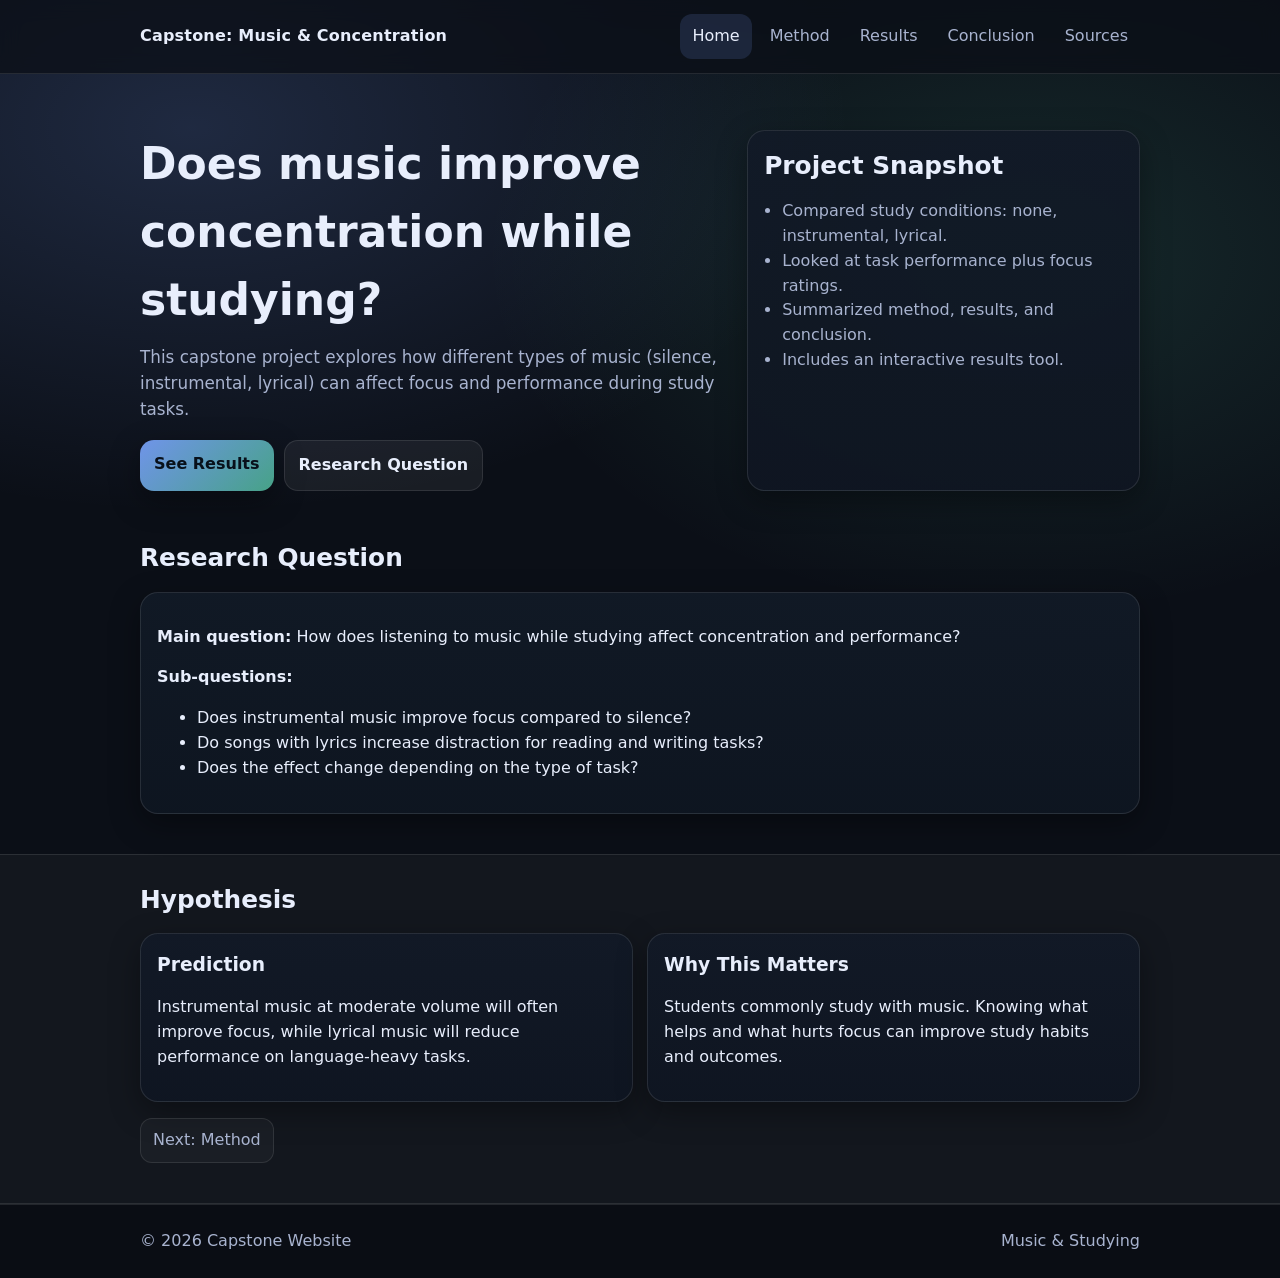
==== commit b8a9f4e2: "Add files via upload" ====
--- a/index.html
+++ b/index.html
@@ -1,108 +1,108 @@
-<!DOCTYPE html>
-<html lang="en">
-  <head>
-    <meta charset="utf-8" />
-    <meta name="viewport" content="width=device-width, initial-scale=1" />
-    <title>Music & Studying - Capstone</title>
-    <link rel="stylesheet" href="styles.css" />
-  </head>
-  <body>
-    <a class="skip-link" href="#main-content">Skip to main content</a>
-
-    <header class="header">
-      <div class="container nav">
-        <a class="brand" href="./index.html">Capstone: Music & Concentration</a>
-        <nav aria-label="Main navigation">
-          <a class="active" href="./index.html" aria-current="page">Home</a>
-          <a href="./method.html">Method</a>
-          <a href="./results.html">Results</a>
-          <a href="./conclusion.html">Conclusion</a>
-          <a href="./sources.html">Sources</a>
-        </nav>
-      </div>
-    </header>
-
-    <main id="main-content">
-      <section class="hero">
-        <div class="container hero-grid">
-          <div>
-            <h1>Does music improve concentration while studying?</h1>
-            <p class="lead">
-              This capstone project explores how different types of music
-              (silence, instrumental, lyrical) can affect focus and performance
-              during study tasks.
-            </p>
-            <div class="btn-row">
-              <a class="btn" href="./results.html">See Results</a>
-              <a class="btn btn-ghost" href="#question">Research Question</a>
-            </div>
-          </div>
-
-          <div class="card">
-            <h2>Project Snapshot</h2>
-            <ul class="checklist">
-              <li>Compared study conditions: none, instrumental, lyrical.</li>
-              <li>Looked at task performance plus focus ratings.</li>
-              <li>Summarized method, results, and conclusion.</li>
-              <li>Includes an interactive results tool.</li>
-            </ul>
-          </div>
-        </div>
-      </section>
-
-      <section id="question" class="section">
-        <div class="container">
-          <h2>Research Question</h2>
-          <div class="card">
-            <p>
-              <strong>Main question:</strong> How does listening to music while
-              studying affect concentration and performance?
-            </p>
-            <p><strong>Sub-questions:</strong></p>
-            <ul>
-              <li>Does instrumental music improve focus compared to silence?</li>
-              <li>Do songs with lyrics increase distraction for reading and writing tasks?</li>
-              <li>Does the effect change depending on the type of task?</li>
-            </ul>
-          </div>
-        </div>
-      </section>
-
-      <section class="section alt">
-        <div class="container">
-          <h2>Hypothesis</h2>
-          <div class="grid2">
-            <div class="card">
-              <h3>Prediction</h3>
-              <p>
-                Instrumental music at moderate volume will often improve focus,
-                while lyrical music will reduce performance on language-heavy tasks.
-              </p>
-            </div>
-            <div class="card">
-              <h3>Why This Matters</h3>
-              <p>
-                Students commonly study with music. Knowing what helps and what hurts
-                focus can improve study habits and outcomes.
-              </p>
-            </div>
-          </div>
-
-          <div class="page-nav" aria-label="Page navigation">
-            <a href="./method.html">Next: Method</a>
-          </div>
-        </div>
-      </section>
-    </main>
-
-    <footer class="footer">
-      <div class="container footer-row">
-        <span>&copy; <span id="year"></span> Capstone Website</span>
-        <span class="muted">Music & Studying</span>
-      </div>
-    </footer>
-
-    <script src="script.js"></script>
-  </body>
+﻿<!DOCTYPE html>
+<html lang="en">
+  <head>
+    <meta charset="utf-8" />
+    <meta name="viewport" content="width=device-width, initial-scale=1" />
+    <title>Music & Studying - Capstone</title>
+    <link rel="stylesheet" href="styles.css" />
+  </head>
+  <body>
+    <a class="skip-link" href="#main-content">Skip to main content</a>
+
+    <header class="header">
+      <div class="container nav">
+        <a class="brand" href="./index.html">Capstone: Music & Concentration</a>
+        <nav aria-label="Main navigation">
+          <a class="active" href="./index.html" aria-current="page">Home</a>
+          <a href="./method.html">Method</a>
+          <a href="./results.html">Results</a>
+          <a href="./conclusion.html">Conclusion</a>
+          <a href="./sources.html">Sources</a>
+        </nav>
+      </div>
+    </header>
+
+    <main id="main-content">
+      <section class="hero">
+        <div class="container hero-grid">
+          <div>
+            <h1>Does music improve concentration while studying?</h1>
+            <p class="lead">
+              This capstone project explores how different types of music
+              (silence, instrumental, lyrical) can affect focus and performance
+              during study tasks.
+            </p>
+            <div class="btn-row">
+              <a class="btn" href="./results.html">See Results</a>
+              <a class="btn btn-ghost" href="#question">Research Question</a>
+            </div>
+          </div>
+
+          <div class="card">
+            <h2>Project Snapshot</h2>
+            <ul class="checklist">
+              <li>Compared study conditions: none, instrumental, lyrical.</li>
+              <li>Looked at task performance plus focus ratings.</li>
+              <li>Summarized method, results, and conclusion.</li>
+              <li>Includes an interactive results tool.</li>
+            </ul>
+          </div>
+        </div>
+      </section>
+
+      <section id="question" class="section">
+        <div class="container">
+          <h2>Research Question</h2>
+          <div class="card">
+            <p>
+              <strong>Main question:</strong> How does listening to music while
+              studying affect concentration and performance?
+            </p>
+            <p><strong>Sub-questions:</strong></p>
+            <ul>
+              <li>Does instrumental music improve focus compared to silence?</li>
+              <li>Do songs with lyrics increase distraction for reading and writing tasks?</li>
+              <li>Does the effect change depending on the type of task?</li>
+            </ul>
+          </div>
+        </div>
+      </section>
+
+      <section class="section alt">
+        <div class="container">
+          <h2>Hypothesis</h2>
+          <div class="grid2">
+            <div class="card">
+              <h3>Prediction</h3>
+              <p>
+                Instrumental music at moderate volume will often improve focus,
+                while lyrical music will reduce performance on language-heavy tasks.
+              </p>
+            </div>
+            <div class="card">
+              <h3>Why This Matters</h3>
+              <p>
+                Students commonly study with music. Knowing what helps and what hurts
+                focus can improve study habits and outcomes.
+              </p>
+            </div>
+          </div>
+
+          <div class="page-nav" aria-label="Page navigation">
+            <a href="./method.html">Next: Method</a>
+          </div>
+        </div>
+      </section>
+    </main>
+
+    <footer class="footer">
+      <div class="container footer-row">
+        <span>&copy; <span id="year"></span> Capstone Website</span>
+        <span class="muted">Music & Studying</span>
+      </div>
+    </footer>
+
+    <script src="script.js"></script>
+  </body>
 </html>
 
--- a/styles.css
+++ b/styles.css
@@ -1,60 +1,358 @@
-<!DOCTYPE html>
-<html lang="en">
-  <head>
-    <meta charset="utf-8" />
-    <meta name="viewport" content="width=device-width, initial-scale=1" />
-    <title>Sources — Music & Studying</title>
-    <link rel="stylesheet" href="styles.css" />
-  </head>
-  <body>
-    <header class="header">
-      <div class="container nav">
-        <a class="brand" href="index.html">Capstone: Music & Concentration</a>
-        <nav>
-          <a href="index.html">Home</a>
-          <a href="method.html">Method</a>
-          <a href="results.html">Results</a>
-          <a href="conclusion.html">Conclusion</a>
-          <a class="active" href="sources.html">Sources</a>
-        </nav>
-      </div>
-    </header>
-
-    <main class="section">
-      <div class="container">
-        <h2>Sources</h2>
-
-        <div class="card">
-          <p class="muted">
-            Replace these placeholders with your real sources (APA or MLA).
-          </p>
-
-          <ol>
-            <li>
-              Author, A. A. (Year). Title of article. Website/Journal. URL
-            </li>
-            <li>
-              Author, A. A. (Year). Title of study. Journal Name, volume(issue),
-              pages. DOI/URL
-            </li>
-            <li>Organization Name. (Year). Title of page/report. URL</li>
-          </ol>
-
-          <p class="muted">
-            Tip: use at least 3–5 solid sources (a mix of research + credible
-            education sites).
-          </p>
-        </div>
-      </div>
-    </main>
-
-    <footer class="footer">
-      <div class="container footer-row">
-        <span>© <span id="year"></span> Capstone Website</span>
-        <span class="muted">Sources</span>
-      </div>
-    </footer>
-
-    <script src="script.js"></script>
-  </body>
-</html>
+:root {
+  --bg: #0b0f17;
+  --panel: #121a27;
+  --panel2: #0f1622;
+  --text: #e8eefc;
+  --muted: #a8b3cf;
+  --line: rgba(255, 255, 255, 0.1);
+  --shadow: 0 10px 30px rgba(0, 0, 0, 0.35);
+  --radius: 18px;
+  --max: 1040px;
+  --pad: 20px;
+}
+
+* {
+  box-sizing: border-box;
+}
+
+html,
+body {
+  margin: 0;
+  padding: 0;
+}
+
+body {
+  font-family: system-ui, -apple-system, Segoe UI, Roboto, Arial, sans-serif;
+  background:
+    radial-gradient(1200px 700px at 15% 10%, rgba(122, 162, 255, 0.18), transparent 55%),
+    radial-gradient(900px 600px at 80% 20%, rgba(102, 240, 194, 0.12), transparent 60%),
+    var(--bg);
+  color: var(--text);
+  line-height: 1.55;
+}
+
+a {
+  color: inherit;
+  text-decoration: none;
+}
+
+.container {
+  max-width: var(--max);
+  margin: 0 auto;
+  padding: 0 var(--pad);
+}
+
+.skip-link {
+  position: absolute;
+  left: -9999px;
+  top: auto;
+}
+
+.skip-link:focus {
+  left: 12px;
+  top: 12px;
+  padding: 10px 12px;
+  border-radius: 10px;
+  background: #ffffff;
+  color: #0b0f17;
+  z-index: 50;
+  font-weight: 700;
+}
+
+.header {
+  position: sticky;
+  top: 0;
+  z-index: 10;
+  background: rgba(11, 15, 23, 0.75);
+  backdrop-filter: blur(10px);
+  border-bottom: 1px solid var(--line);
+}
+
+.nav {
+  display: flex;
+  align-items: center;
+  justify-content: space-between;
+  padding: 14px var(--pad);
+  gap: 14px;
+}
+
+.brand {
+  font-weight: 800;
+  letter-spacing: 0.2px;
+}
+
+nav {
+  display: flex;
+  gap: 6px;
+  flex-wrap: wrap;
+}
+
+nav a {
+  padding: 10px 12px;
+  border-radius: 12px;
+  color: var(--muted);
+}
+
+nav a:hover {
+  background: rgba(255, 255, 255, 0.06);
+  color: var(--text);
+}
+
+nav a.active {
+  background: rgba(122, 162, 255, 0.15);
+  color: var(--text);
+}
+
+.hero {
+  padding: 56px 0 22px;
+}
+
+.hero-grid {
+  display: grid;
+  gap: 18px;
+  grid-template-columns: 1.2fr 0.8fr;
+  align-items: stretch;
+}
+
+h1 {
+  font-size: clamp(30px, 4vw, 44px);
+  margin: 0 0 10px;
+}
+
+.lead {
+  color: var(--muted);
+  font-size: 1.05rem;
+  margin: 0 0 18px;
+}
+
+.btn-row {
+  display: flex;
+  gap: 10px;
+  flex-wrap: wrap;
+}
+
+.btn {
+  display: inline-block;
+  padding: 12px 14px;
+  border-radius: 14px;
+  background: linear-gradient(135deg, rgba(122, 162, 255, 0.9), rgba(102, 240, 194, 0.65));
+  color: #08101a;
+  font-weight: 800;
+  box-shadow: var(--shadow);
+}
+
+.btn:hover {
+  transform: translateY(-1px);
+}
+
+.btn-ghost {
+  background: rgba(255, 255, 255, 0.06);
+  color: var(--text);
+  border: 1px solid var(--line);
+  box-shadow: none;
+}
+
+.section {
+  padding: 26px 0 40px;
+}
+
+.section.alt {
+  background: rgba(255, 255, 255, 0.03);
+  border-top: 1px solid var(--line);
+  border-bottom: 1px solid var(--line);
+}
+
+h2 {
+  margin: 0 0 14px;
+  font-size: 1.55rem;
+}
+
+h3 {
+  margin: 0 0 8px;
+}
+
+.card {
+  background: linear-gradient(180deg, rgba(18, 26, 39, 0.92), rgba(15, 22, 34, 0.92));
+  border: 1px solid var(--line);
+  border-radius: var(--radius);
+  padding: 16px;
+  box-shadow: var(--shadow);
+}
+
+.page-head {
+  margin-bottom: 14px;
+}
+
+.page-head p {
+  margin: 0;
+}
+
+.muted {
+  color: var(--muted);
+}
+
+.checklist {
+  margin: 10px 0 0;
+  padding-left: 18px;
+  color: var(--muted);
+}
+
+.grid2 {
+  display: grid;
+  gap: 14px;
+  grid-template-columns: repeat(2, 1fr);
+}
+
+.grid3 {
+  display: grid;
+  gap: 14px;
+  grid-template-columns: repeat(3, 1fr);
+}
+
+.page-nav {
+  margin-top: 16px;
+  display: flex;
+  gap: 10px;
+  flex-wrap: wrap;
+}
+
+.page-nav a {
+  padding: 9px 12px;
+  border-radius: 12px;
+  border: 1px solid var(--line);
+  color: var(--muted);
+  background: rgba(255, 255, 255, 0.03);
+}
+
+.page-nav a:hover {
+  color: var(--text);
+  background: rgba(122, 162, 255, 0.15);
+}
+
+.footer {
+  padding: 24px 0;
+  border-top: 1px solid var(--line);
+  background: rgba(0, 0, 0, 0.12);
+}
+
+.footer-row {
+  display: flex;
+  justify-content: space-between;
+  gap: 12px;
+  flex-wrap: wrap;
+  color: var(--muted);
+}
+
+.tool {
+  display: grid;
+  gap: 14px;
+  grid-template-columns: 1fr 1fr;
+  align-items: start;
+}
+
+label {
+  display: block;
+  margin: 10px 0 6px;
+  color: var(--muted);
+}
+
+input[type="range"] {
+  width: 100%;
+}
+
+select {
+  width: 100%;
+  padding: 10px 12px;
+  border-radius: 14px;
+  border: 1px solid var(--line);
+  background: rgba(255, 255, 255, 0.06);
+  color: var(--text);
+}
+
+.badge {
+  display: inline-block;
+  padding: 6px 10px;
+  border-radius: 999px;
+  border: 1px solid var(--line);
+  background: rgba(255, 255, 255, 0.05);
+  color: var(--text);
+  font-weight: 700;
+  margin-right: 6px;
+}
+
+.small-note {
+  font-size: 0.95rem;
+  color: var(--muted);
+}
+
+.chart-card {
+  margin-top: 12px;
+  padding: 12px;
+  border: 1px solid var(--line);
+  border-radius: 14px;
+  background: rgba(255, 255, 255, 0.02);
+}
+
+#focusChart {
+  width: 100%;
+  height: 300px;
+  max-height: 340px;
+}
+
+@media (max-width: 900px) {
+  .hero-grid,
+  .grid3,
+  .grid2,
+  .tool {
+    grid-template-columns: 1fr;
+  }
+
+  .nav {
+    align-items: flex-start;
+    flex-direction: column;
+  }
+}
+
+
+/* Improve readability of dropdown options across browsers */
+select option {
+  background-color: #ffffff;
+  color: #0b1220;
+}
+
+select option:checked,
+select option:hover {
+  background: #1f6fd6;
+  color: #ffffff;
+}
+
+/* Keep footer at the bottom on short pages */
+body {
+  min-height: 100vh;
+  display: flex;
+  flex-direction: column;
+}
+
+main {
+  flex: 1 0 auto;
+}
+
+.footer {
+  margin-top: auto;
+}
+
+/* Extra cushion for citation lists */
+.sources-list {
+  margin: 8px 0 0;
+  padding: 18px 40px 18px 40px;
+  border-radius: 12px;
+  background: rgba(255, 255, 255, 0.03);
+}
+
+.sources-list li {
+  letter-spacing: 0.1em;
+}
+
+.sources-list li + li {
+  margin-top: 40px;
+}
